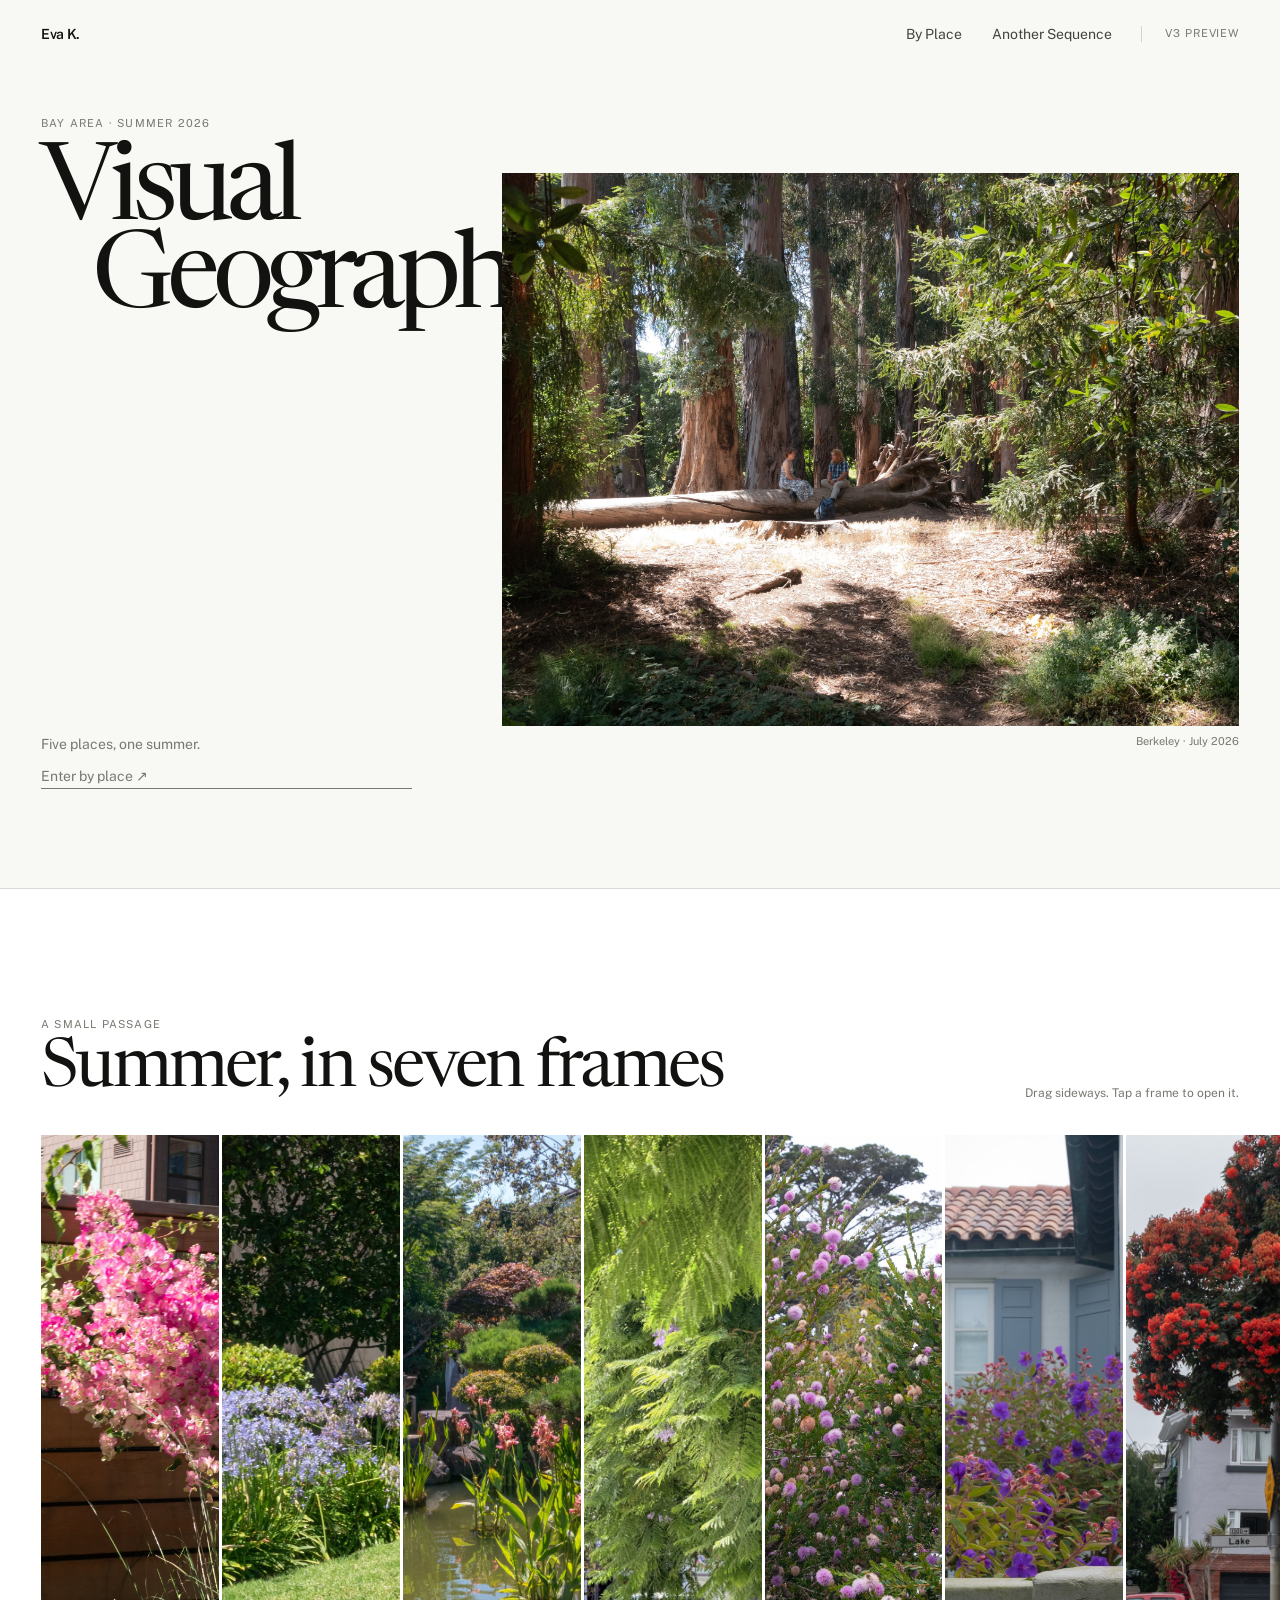
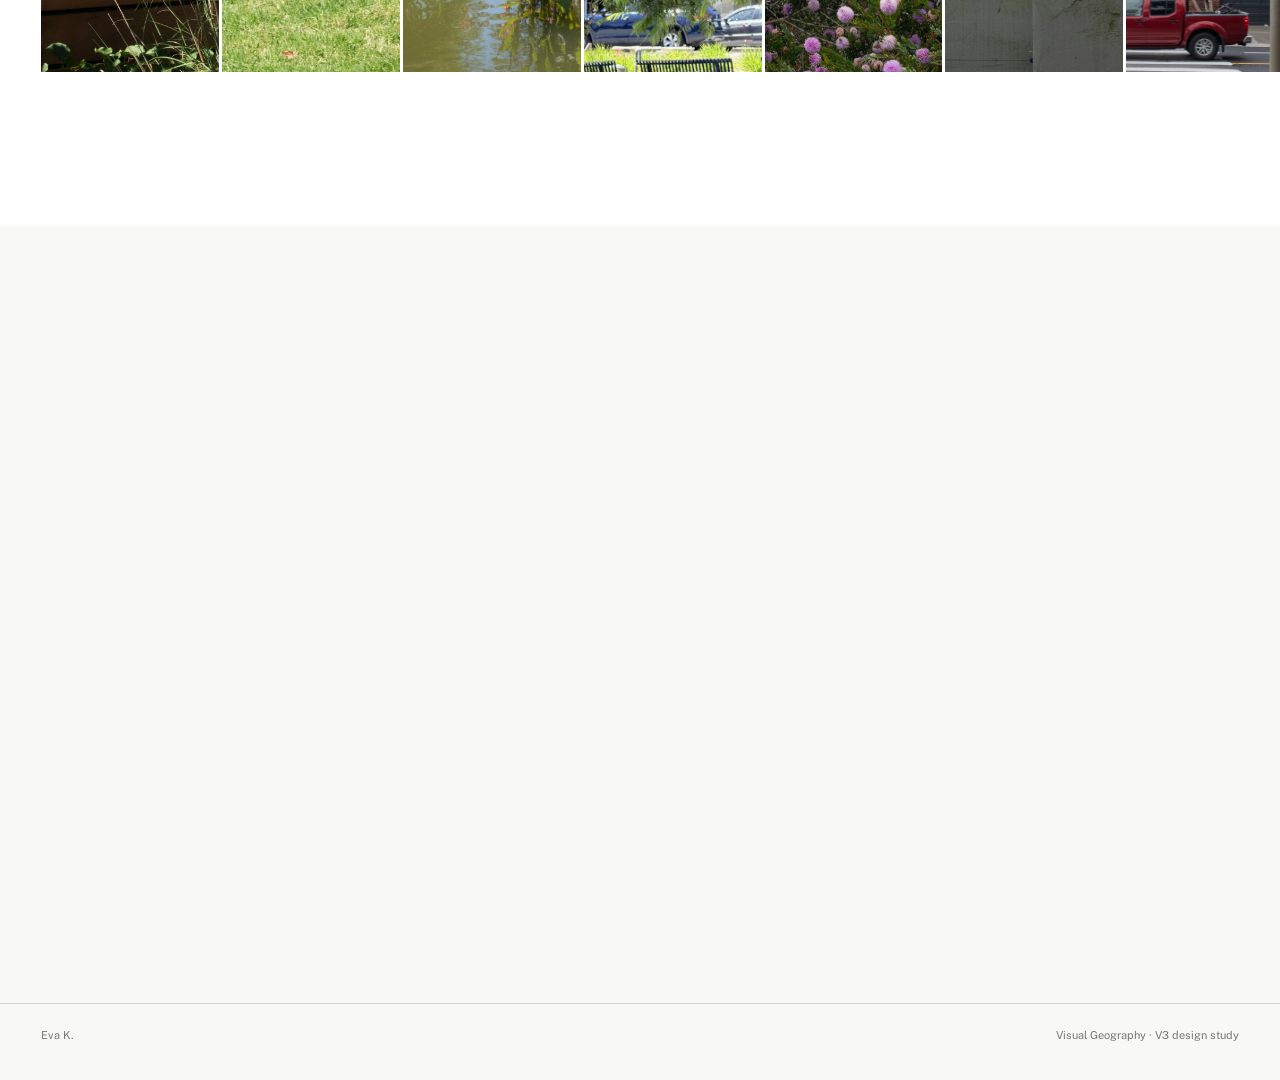
==== v3-preview/index.html @ 4e418698 "Add files via upload" ====
<!doctype html>
<html lang="en">
<head>
  <meta charset="utf-8">
  <meta name="viewport" content="width=device-width, initial-scale=1">
  <title>V3 Preview — Eva K.</title>
  <meta name="description" content="Visual Geography V3 design preview">
  <link rel="preconnect" href="https://fonts.googleapis.com">
  <link rel="preconnect" href="https://fonts.gstatic.com" crossorigin>
  <link href="https://fonts.googleapis.com/css2?family=Newsreader:opsz,wght@6..72,400;6..72,500&family=Public+Sans:wght@400;500;600&display=swap" rel="stylesheet">
  <link rel="stylesheet" href="preview.css?v=3.0">
</head>
<body class="preview-home">
  <header class="v3-header">
    <a class="v3-wordmark" href="../index.html">Eva K.</a>
    <nav aria-label="Preview navigation">
      <a href="geography.html">By Place</a>
      <a href="../final-sequence.html">Another Sequence</a>
      <span class="preview-tag">V3 preview</span>
    </nav>
  </header>

  <main>
    <section class="cover" aria-labelledby="cover-title">
      <div class="cover-copy reveal">
        <p class="eyebrow">Bay Area · Summer 2026</p>
        <h1 id="cover-title"><span>Visual</span><span>Geography</span></h1>
        <div class="cover-foot">
          <p>Five places, one summer.</p>
          <a class="text-link" href="geography.html">Enter by place <span aria-hidden="true">↗</span></a>
        </div>
      </div>
      <figure class="cover-image reveal delay-1">
        <img src="../images/berkeley/09.jpg" alt="Two people sitting and talking among sunlit trees in Berkeley">
        <figcaption>Berkeley · July 2026</figcaption>
      </figure>
    </section>

    <section class="summer-passage" aria-labelledby="summer-title">
      <div class="passage-head reveal">
        <div>
          <p class="eyebrow">A small passage</p>
          <h2 id="summer-title">Summer, in seven frames</h2>
        </div>
        <p class="passage-instruction">Drag sideways. Tap a frame to open it.</p>
      </div>

      <div class="flower-ribbon reveal delay-1" data-ribbon>
        <div class="flower-track" role="list" aria-label="Seven summer photographs">
          <button class="flower-frame" type="button" role="listitem" aria-label="Open summer frame 1" data-frame>
            <img src="../images/flowers/01.jpg" alt="Pink summer flowers">
          </button>
          <button class="flower-frame" type="button" role="listitem" aria-label="Open summer frame 2" data-frame>
            <img src="../images/flowers/02.jpg" alt="Purple summer flowers beside a lawn">
          </button>
          <button class="flower-frame portrait" type="button" role="listitem" aria-label="Open summer frame 3" data-frame>
            <img src="../images/flowers/03.jpg" alt="A garden pond in summer">
          </button>
          <button class="flower-frame portrait" type="button" role="listitem" aria-label="Open summer frame 4" data-frame>
            <img src="../images/flowers/04.jpg" alt="Green hanging branches in summer light">
          </button>
          <button class="flower-frame" type="button" role="listitem" aria-label="Open summer frame 5" data-frame>
            <img src="../images/flowers/05.jpg" alt="A flowering tree in pink and purple">
          </button>
          <button class="flower-frame" type="button" role="listitem" aria-label="Open summer frame 6" data-frame>
            <img src="../images/flowers/06.jpg" alt="Purple flowers near a house">
          </button>
          <button class="flower-frame portrait" type="button" role="listitem" aria-label="Open summer frame 7" data-frame>
            <img src="../images/flowers/07.jpg" alt="A red flowering tree along a street">
          </button>
        </div>
      </div>
    </section>

    <section class="two-readings reveal" aria-labelledby="readings-title">
      <div class="reading-intro">
        <p class="eyebrow">Two ways through the same summer</p>
        <h2 id="readings-title">Place, then sequence.</h2>
      </div>
      <div class="reading-grid">
        <a class="reading reading-light" href="geography.html">
          <span class="reading-no">01</span>
          <span class="reading-title">By Place</span>
          <span class="reading-copy">Berkeley → Oakland → Hayward → Niles → SF Richmond</span>
          <span class="reading-arrow">Explore ↗</span>
        </a>
        <a class="reading reading-dark" href="../final-sequence.html">
          <span class="reading-no">02</span>
          <span class="reading-title">Another Sequence of Summer</span>
          <span class="reading-copy">The same photographs, released from geography.</span>
          <span class="reading-arrow">Enter screening ↗</span>
        </a>
      </div>
    </section>
  </main>

  <footer class="v3-footer">
    <span>Eva K.</span>
    <span>Visual Geography · V3 design study</span>
  </footer>

  <script src="preview.js?v=3.0"></script>
</body>
</html>
---- v3-preview/preview.css ----
:root {
  --ink: #121310;
  --muted: #777971;
  --paper: #f8f8f4;
  --white: #ffffff;
  --line: rgba(18,19,16,.16);
  --accent: #70806c;
  --dark: #11120f;
  --pad: clamp(20px, 3.2vw, 54px);
  --max: 1600px;
  --sans: "Public Sans", system-ui, sans-serif;
  --serif: "Newsreader", Georgia, serif;
}

* { box-sizing: border-box; }
html { scroll-behavior: smooth; }
body {
  margin: 0;
  color: var(--ink);
  background: var(--paper);
  font-family: var(--sans);
  font-size: 14px;
  line-height: 1.45;
}
a { color: inherit; text-decoration: none; }
img { display: block; width: 100%; height: 100%; object-fit: cover; }
button { font: inherit; color: inherit; }

.v3-header {
  position: relative;
  z-index: 20;
  max-width: var(--max);
  margin: 0 auto;
  padding: 24px var(--pad) 0;
  display: flex;
  align-items: center;
  justify-content: space-between;
  gap: 24px;
}
.v3-wordmark { font-weight: 600; letter-spacing: -.025em; }
.v3-header nav { display: flex; align-items: center; gap: clamp(14px, 2.3vw, 32px); color: #42443e; }
.v3-header nav a { position: relative; }
.v3-header nav a::after { content: ""; position: absolute; left: 0; right: 100%; bottom: -3px; height: 1px; background: currentColor; transition: right .2s ease; }
.v3-header nav a:hover::after, .v3-header nav a[aria-current="page"]::after { right: 0; }
.preview-tag { padding-left: clamp(12px, 1.8vw, 24px); border-left: 1px solid var(--line); color: var(--muted); font-size: 11px; text-transform: uppercase; letter-spacing: .08em; }

.eyebrow {
  margin: 0;
  color: var(--muted);
  font-size: 11px;
  text-transform: uppercase;
  letter-spacing: .11em;
}
.text-link { display: inline-block; border-bottom: 1px solid currentColor; padding-bottom: 2px; }

/* Home cover */
.cover {
  max-width: var(--max);
  min-height: calc(100svh - 56px);
  margin: 0 auto;
  padding: clamp(52px, 8vh, 108px) var(--pad) clamp(70px, 9vh, 118px);
  display: grid;
  grid-template-columns: minmax(240px, .73fr) minmax(0, 1.45fr);
  align-items: end;
  gap: clamp(42px, 7vw, 120px);
}
.cover-copy { align-self: stretch; display: flex; flex-direction: column; justify-content: flex-end; padding-bottom: clamp(8px, 2vh, 26px); }
.cover-copy h1 {
  margin: 18px 0 0;
  font-family: var(--serif);
  font-size: clamp(66px, 8.4vw, 142px);
  font-weight: 400;
  line-height: .82;
  letter-spacing: -.065em;
}
.cover-copy h1 span { display: block; }
.cover-copy h1 span:last-child { margin-left: clamp(22px, 4vw, 70px); }
.cover-foot { margin-top: auto; padding-top: 44px; display: grid; gap: 12px; color: var(--muted); }
.cover-foot p { margin: 0; }
.cover-image { margin: 0; align-self: center; }
.cover-image img { aspect-ratio: 4/3; object-fit: cover; }
.cover-image figcaption { margin-top: 8px; display: flex; justify-content: flex-end; color: var(--muted); font-size: 11px; }

/* Summer ribbon */
.summer-passage {
  padding: clamp(80px, 10vw, 160px) 0 clamp(92px, 12vw, 180px);
  border-top: 1px solid var(--line);
  background: var(--white);
  overflow: hidden;
}
.passage-head {
  max-width: var(--max);
  margin: 0 auto;
  padding: 0 var(--pad) 32px;
  display: flex;
  justify-content: space-between;
  align-items: end;
  gap: 28px;
}
.passage-head h2, .reading-intro h2 {
  margin: 5px 0 0;
  font-family: var(--serif);
  font-size: clamp(38px, 5.3vw, 82px);
  font-weight: 400;
  line-height: .95;
  letter-spacing: -.04em;
}
.passage-instruction { max-width: 260px; margin: 0; color: var(--muted); font-size: 12px; }
.flower-ribbon {
  overflow-x: auto;
  overflow-y: hidden;
  overscroll-behavior-x: contain;
  scrollbar-width: none;
  cursor: grab;
  padding: 0 var(--pad);
}
.flower-ribbon::-webkit-scrollbar { display: none; }
.flower-ribbon.is-dragging { cursor: grabbing; user-select: none; }
.flower-track {
  height: clamp(260px, 42vw, 610px);
  min-width: max-content;
  display: flex;
  align-items: stretch;
  gap: 3px;
}
.flower-frame {
  width: clamp(150px, 13.9vw, 235px);
  height: 100%;
  flex: 0 0 auto;
  padding: 0;
  border: 0;
  background: #e9e9e4;
  overflow: hidden;
  cursor: zoom-in;
  transition: width .48s cubic-bezier(.2,.78,.24,1), background .35s ease;
}
.flower-frame img { object-fit: cover; transition: transform .45s ease, filter .3s ease; }
.flower-frame:hover img { transform: scale(1.015); }
.flower-frame.is-open {
  width: min(74vw, 980px);
  background: #f3f3ee;
  cursor: zoom-out;
}
.flower-frame.is-open img { object-fit: contain; transform: none; }
.flower-track:has(.flower-frame.is-open) .flower-frame:not(.is-open) img { filter: saturate(.72) brightness(.93); }

/* Home readings */
.two-readings { max-width: var(--max); margin: 0 auto; padding: clamp(90px, 11vw, 170px) var(--pad); }
.reading-intro { display: grid; grid-template-columns: .8fr 1.2fr; gap: 40px; align-items: end; margin-bottom: 36px; }
.reading-intro .eyebrow { align-self: end; padding-bottom: 8px; }
.reading-grid { display: grid; grid-template-columns: 1fr 1fr; min-height: 390px; border: 1px solid var(--line); }
.reading { display: grid; grid-template-rows: auto 1fr auto auto; padding: clamp(24px, 3.2vw, 52px); transition: transform .25s ease; }
.reading + .reading { border-left: 1px solid var(--line); }
.reading-light { background: var(--white); }
.reading-dark { background: var(--dark); color: #f2f2ed; }
.reading-no { font-size: 12px; color: var(--muted); }
.reading-dark .reading-no, .reading-dark .reading-copy { color: rgba(255,255,255,.48); }
.reading-title { align-self: center; font-family: var(--serif); font-size: clamp(42px, 5vw, 78px); line-height: .95; letter-spacing: -.045em; }
.reading-copy { max-width: 360px; color: var(--muted); }
.reading-arrow { justify-self: end; margin-top: 32px; border-bottom: 1px solid currentColor; }
.reading:hover { transform: translateY(-4px); }

/* Geography intro */
.geo-intro { max-width: var(--max); margin: 0 auto; padding: clamp(82px, 10vw, 150px) var(--pad) clamp(62px, 7vw, 105px); }
.geo-title-row { margin-top: 14px; display: grid; grid-template-columns: 1.35fr .65fr; gap: 50px; align-items: end; }
.geo-title-row h1 { margin: 0; font-family: var(--serif); font-weight: 400; font-size: clamp(76px, 11vw, 180px); line-height: .76; letter-spacing: -.065em; }
.geo-title-row p { max-width: 430px; margin: 0 0 6px; color: var(--muted); }

/* Chapters */
.chapters { max-width: var(--max); margin: 0 auto; padding: 0 var(--pad); }
.chapter {
  position: relative;
  min-height: min(980px, 105svh);
  padding: clamp(66px, 8vw, 125px) 0;
  border-top: 2px solid var(--ink);
  display: grid;
  grid-template-columns: .42fr 1.58fr;
  column-gap: clamp(34px, 7vw, 120px);
  align-items: start;
}
.chapter-heading { position: sticky; top: 26px; align-self: start; display: grid; gap: 18px; }
.chapter-number { color: var(--accent); font-family: var(--serif); font-size: clamp(34px, 4vw, 58px); line-height: 1; }
.chapter-heading h2 { margin: 0; font-family: var(--serif); font-weight: 400; font-size: clamp(62px, 8.5vw, 132px); line-height: .8; letter-spacing: -.055em; }
.chapter-heading p { margin: 13px 0 0; color: var(--muted); font-size: 12px; }
.chapter-collage { position: relative; min-height: clamp(520px, 65vw, 900px); }
.shot { position: absolute; margin: 0; background: #ecece7; overflow: hidden; }
.shot img { transition: transform .6s cubic-bezier(.2,.78,.24,1); }
.shot:hover img { transform: scale(1.018); }
.chapter-enter { position: absolute; left: 0; bottom: clamp(36px, 5vw, 70px); font-size: 12px; border-bottom: 1px solid currentColor; padding-bottom: 2px; }
.chapter-enter span { display: inline-block; transition: transform .2s ease; }
.chapter-enter:hover span { transform: translate(3px,-3px); }

/* Berkeley */
.collage-a .shot-main { left: 12%; top: 2%; width: 69%; aspect-ratio: 4/3; }
.collage-a .shot-small { left: 0; top: 64%; width: 29%; aspect-ratio: 4/3; }
.collage-a .shot-tall { right: 0; top: 50%; width: 29%; aspect-ratio: 3/4; }
/* Oakland */
.collage-b .shot-wide { left: 0; top: 12%; width: 78%; aspect-ratio: 4/3; }
.collage-b .shot-left { left: 9%; top: 66%; width: 31%; aspect-ratio: 4/3; }
.collage-b .shot-right { right: 0; top: 52%; width: 34%; aspect-ratio: 3/4; }
/* Hayward */
.collage-c .shot-portrait { left: 4%; top: 0; width: 31%; aspect-ratio: 3/4; }
.collage-c .shot-center { right: 2%; top: 18%; width: 62%; aspect-ratio: 4/3; }
.collage-c .shot-low { left: 21%; top: 69%; width: 38%; aspect-ratio: 4/3; }
/* Niles */
.collage-d .shot-house { left: 0; top: 2%; width: 76%; aspect-ratio: 4/3; }
.collage-d .shot-sunflower { right: 0; top: 48%; width: 43%; aspect-ratio: 4/3; }
.collage-d .shot-niles-small { left: 8%; top: 70%; width: 29%; aspect-ratio: 3/4; }
/* Richmond */
.collage-e .shot-richmond-main { right: 0; top: 4%; width: 68%; aspect-ratio: 4/3; }
.collage-e .shot-richmond-top { left: 0; top: 18%; width: 30%; aspect-ratio: 3/4; }
.collage-e .shot-richmond-bottom { left: 22%; top: 68%; width: 39%; aspect-ratio: 4/3; }

.geo-outro { max-width: var(--max); margin: 0 auto; padding: clamp(90px, 12vw, 180px) var(--pad); display: flex; align-items: baseline; justify-content: space-between; gap: 30px; border-top: 1px solid var(--line); }
.geo-outro p { margin: 0; color: var(--muted); }
.geo-outro a { font-family: var(--serif); font-size: clamp(34px, 5vw, 76px); line-height: .95; letter-spacing: -.04em; }
.geo-outro a span { display: inline-block; transition: transform .2s ease; }
.geo-outro a:hover span { transform: translateX(8px); }

.v3-footer { max-width: var(--max); margin: 0 auto; padding: 24px var(--pad) 36px; border-top: 1px solid var(--line); display: flex; justify-content: space-between; gap: 24px; color: var(--muted); font-size: 11px; }

/* Motion */
.reveal { opacity: 0; transform: translateY(16px); transition: opacity .7s ease, transform .7s cubic-bezier(.2,.78,.24,1); }
.reveal.is-visible { opacity: 1; transform: none; }
.delay-1 { transition-delay: .08s; }
@media (prefers-reduced-motion: reduce) {
  html { scroll-behavior: auto; }
  .reveal { opacity: 1; transform: none; transition: none; }
  .flower-frame, .flower-frame img, .shot img, .reading { transition: none; }
}

@media (max-width: 900px) {
  .v3-header { padding-top: 18px; }
  .v3-header nav { gap: 16px; }
  .preview-tag { display: none; }
  .cover { min-height: auto; grid-template-columns: 1fr; gap: 34px; padding-top: 70px; }
  .cover-copy { order: 2; }
  .cover-image { order: 1; width: 88%; margin-left: auto; }
  .cover-copy h1 { font-size: clamp(66px, 17vw, 116px); }
  .cover-copy h1 span:last-child { margin-left: 0; }
  .cover-foot { margin-top: 38px; grid-template-columns: 1fr auto; align-items: end; }
  .passage-head { align-items: start; flex-direction: column; }
  .flower-track { height: min(70svh, 520px); }
  .flower-frame { width: 28vw; min-width: 125px; }
  .flower-frame.is-open { width: min(86vw, 720px); }
  .reading-intro { grid-template-columns: 1fr; gap: 12px; }
  .reading-grid { grid-template-columns: 1fr; }
  .reading + .reading { border-left: 0; border-top: 1px solid var(--line); }
  .reading { min-height: 330px; }
  .geo-title-row { grid-template-columns: 1fr; gap: 26px; }
  .geo-title-row h1 { font-size: clamp(82px, 21vw, 150px); }
  .chapter { min-height: auto; grid-template-columns: 1fr; padding-bottom: 110px; }
  .chapter-heading { position: relative; top: auto; margin-bottom: 34px; grid-template-columns: auto 1fr; align-items: start; gap: 20px; }
  .chapter-heading h2 { font-size: clamp(60px, 17vw, 104px); }
  .chapter-collage { min-height: min(124vw, 820px); }
  .chapter-enter { left: auto; right: 0; bottom: 45px; }
  .geo-outro { align-items: flex-start; flex-direction: column; }
}

@media (max-width: 560px) {
  body { font-size: 13px; }
  .v3-header nav a:first-child { display: none; }
  .cover { padding-top: 52px; }
  .cover-image { width: 100%; }
  .cover-copy h1 { font-size: clamp(62px, 20vw, 94px); }
  .cover-foot { grid-template-columns: 1fr; }
  .passage-head h2, .reading-intro h2 { font-size: clamp(38px, 12vw, 62px); }
  .flower-ribbon { padding-right: 0; }
  .flower-track { height: 62svh; }
  .flower-frame { width: 42vw; }
  .flower-frame.is-open { width: 88vw; }
  .reading-title { font-size: clamp(42px, 13vw, 64px); }
  .geo-intro { padding-top: 72px; }
  .geo-title-row h1 { font-size: 23vw; }
  .chapter { border-top-width: 1px; }
  .chapter-heading { grid-template-columns: 42px 1fr; }
  .chapter-number { font-size: 30px; }
  .chapter-heading h2 { font-size: 17vw; }
  .chapter-collage { min-height: 150vw; }
  .collage-a .shot-main, .collage-b .shot-wide, .collage-d .shot-house, .collage-e .shot-richmond-main { width: 86%; }
  .collage-a .shot-small, .collage-a .shot-tall, .collage-b .shot-left, .collage-b .shot-right, .collage-c .shot-portrait, .collage-c .shot-low, .collage-d .shot-sunflower, .collage-d .shot-niles-small, .collage-e .shot-richmond-top, .collage-e .shot-richmond-bottom { width: 42%; }
  .collage-c .shot-center { width: 76%; }
  .v3-footer { flex-direction: column; }
}
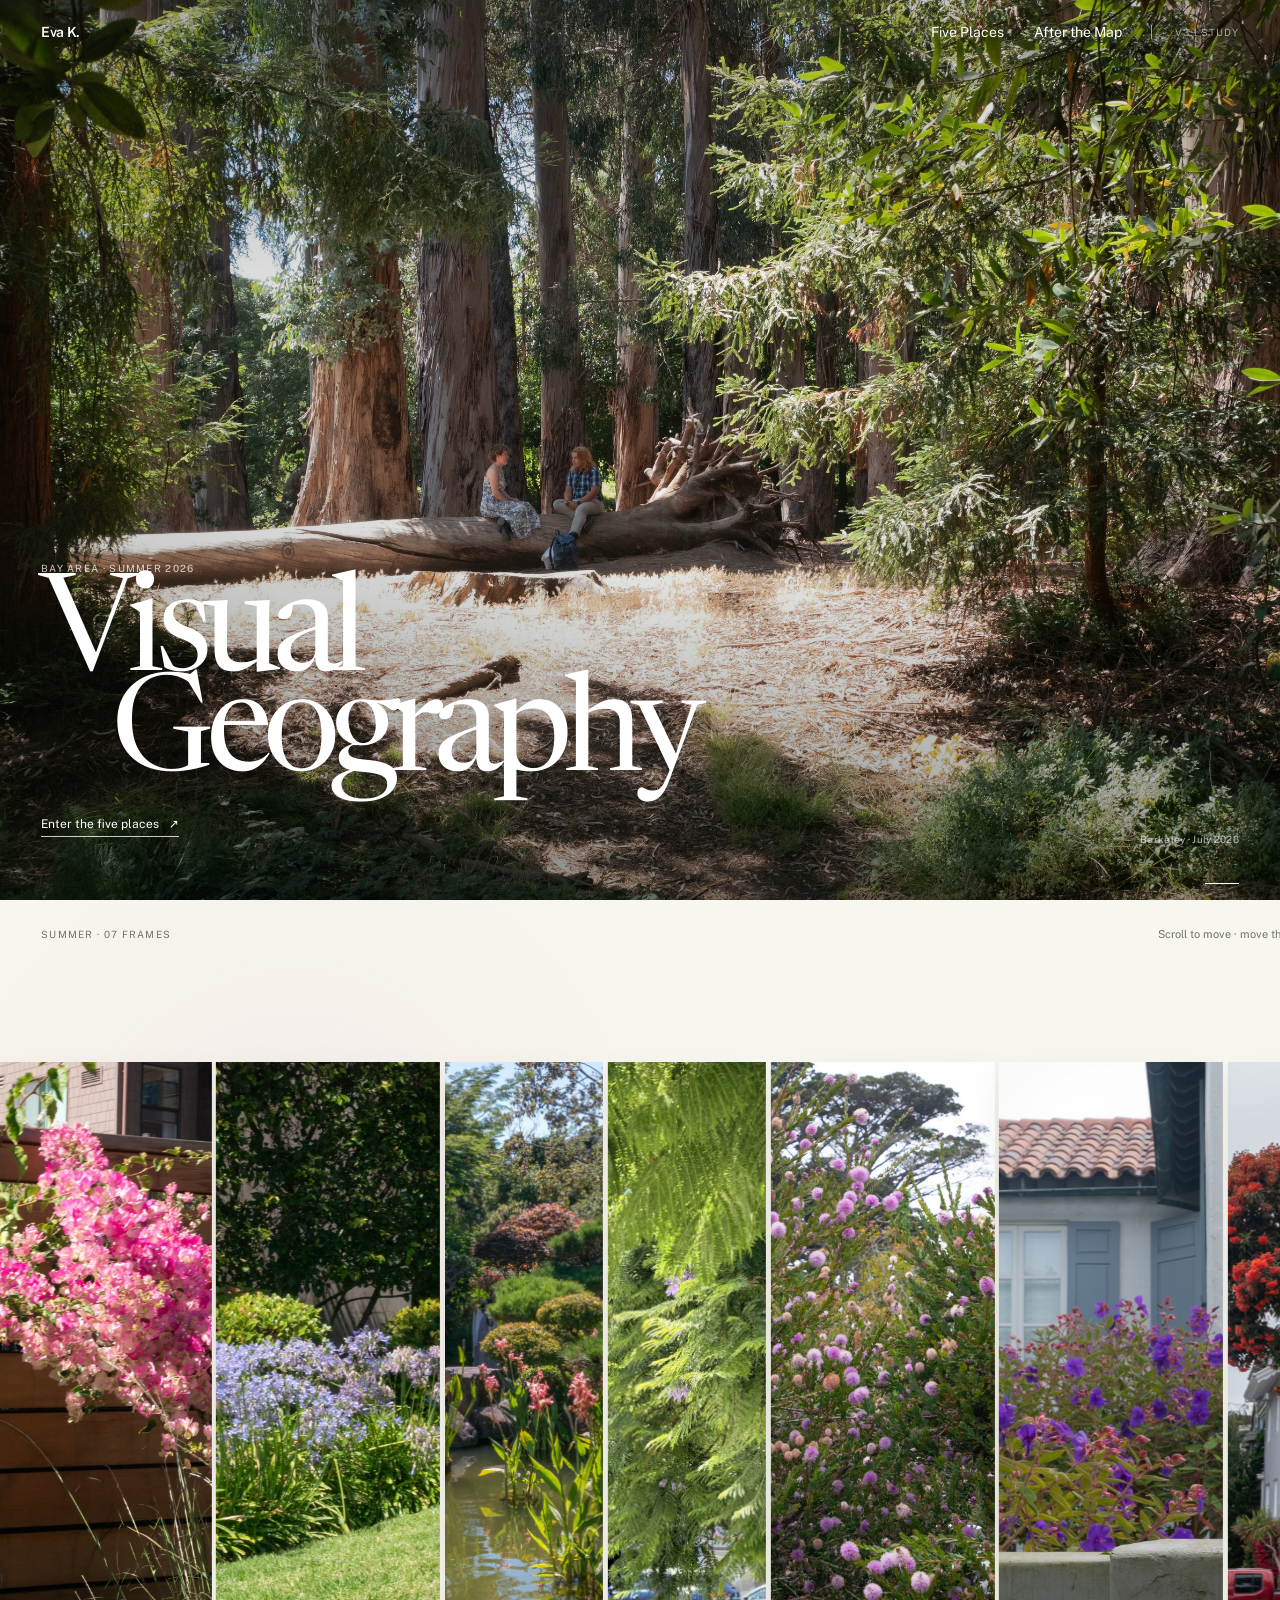
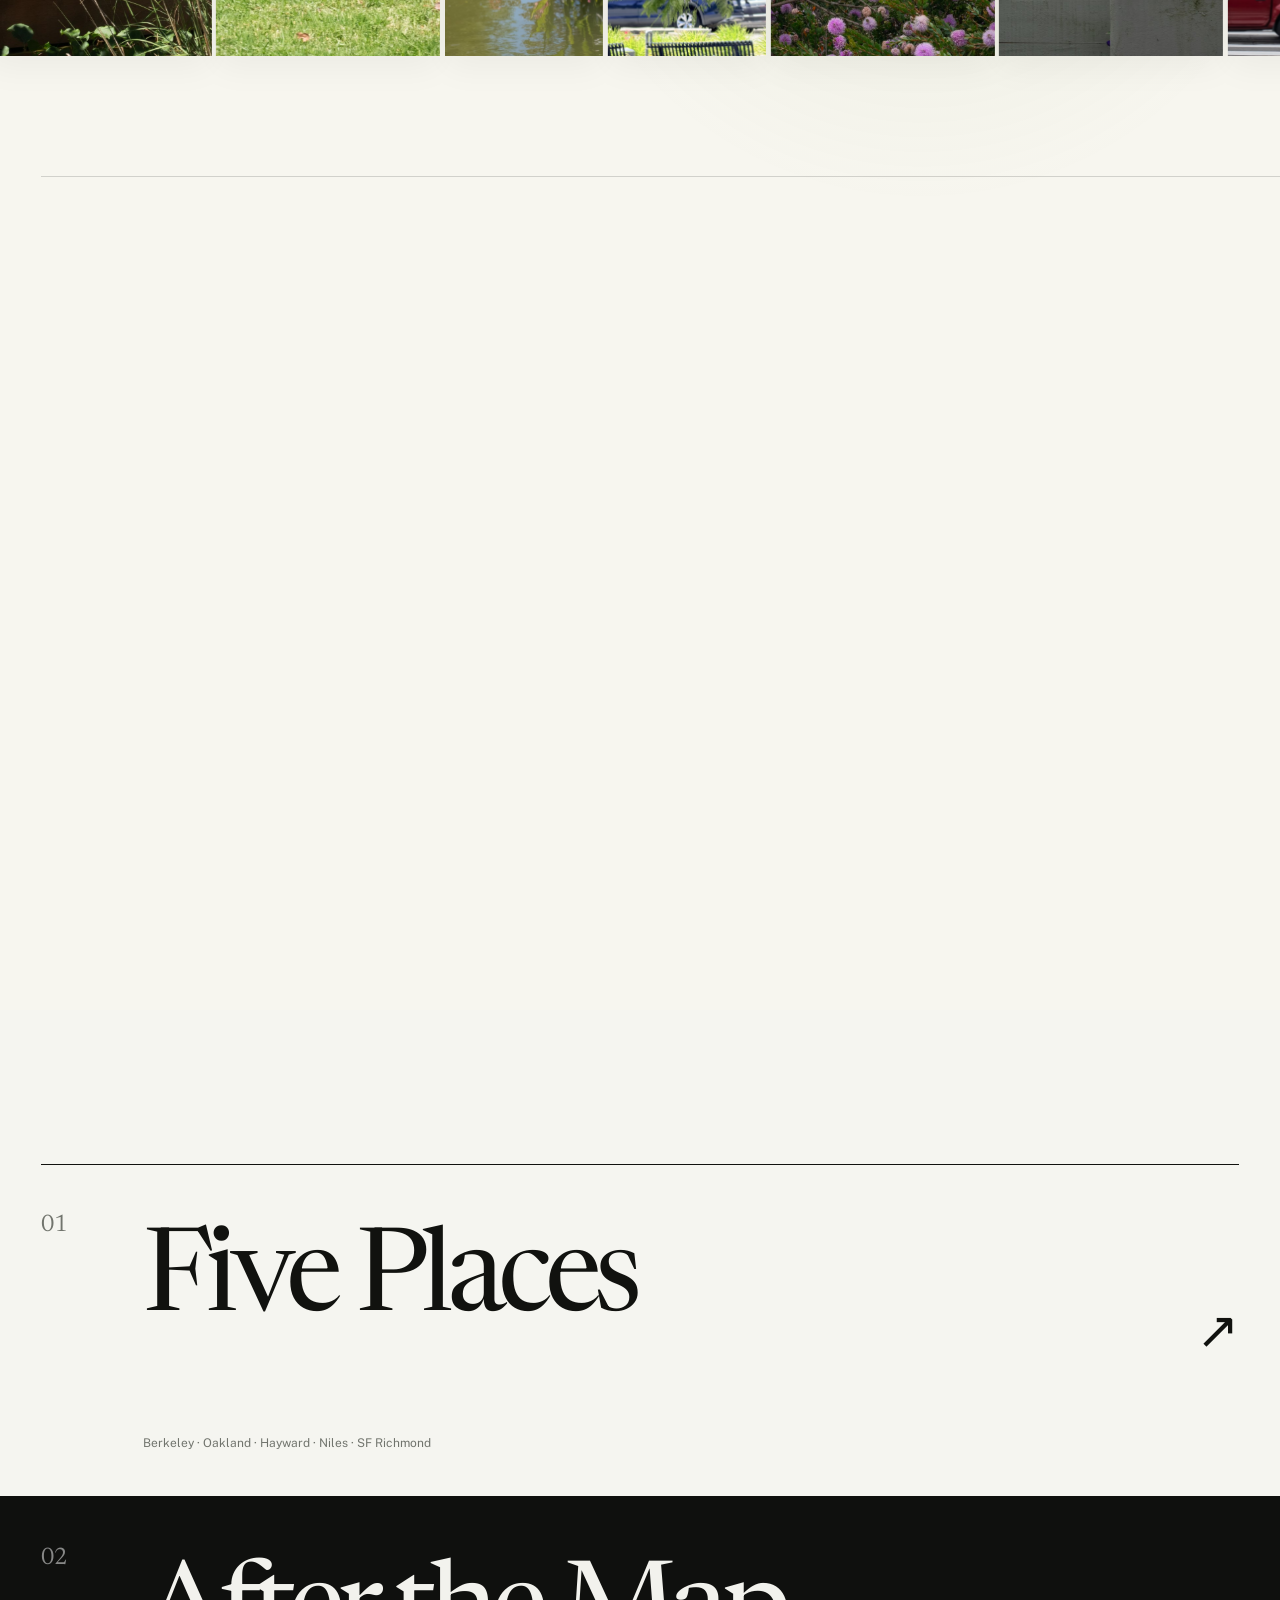
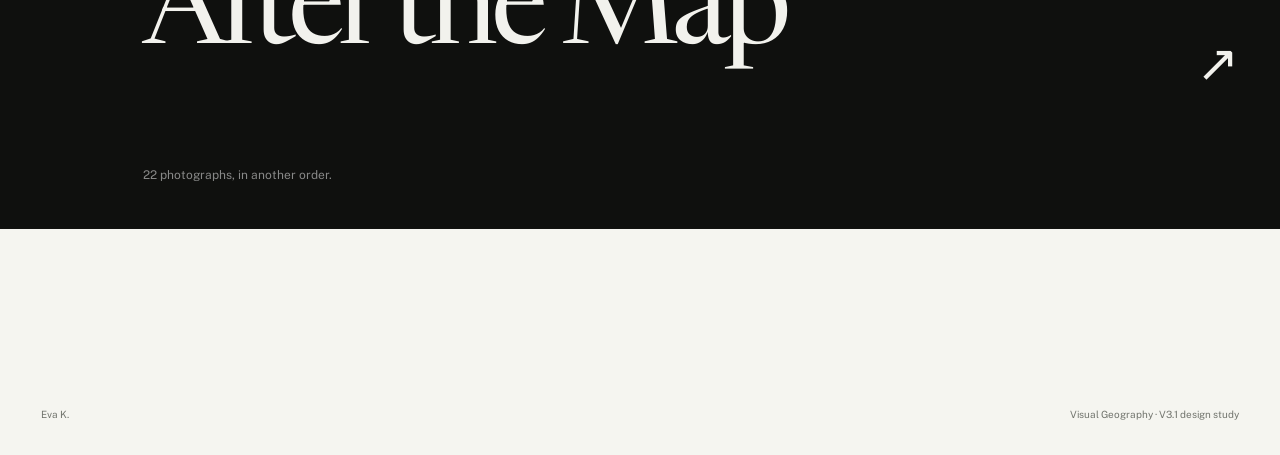
==== commit ea3a1387: "Add files via upload" ====
--- a/v3-preview/index.html
+++ b/v3-preview/index.html
@@ -3,102 +3,80 @@
 <head>
   <meta charset="utf-8">
   <meta name="viewport" content="width=device-width, initial-scale=1">
-  <title>V3 Preview — Eva K.</title>
-  <meta name="description" content="Visual Geography V3 design preview">
+  <title>Visual Geography — V3.1 Preview</title>
+  <meta name="description" content="Visual Geography V3.1 design preview">
   <link rel="preconnect" href="https://fonts.googleapis.com">
   <link rel="preconnect" href="https://fonts.gstatic.com" crossorigin>
   <link href="https://fonts.googleapis.com/css2?family=Newsreader:opsz,wght@6..72,400;6..72,500&family=Public+Sans:wght@400;500;600&display=swap" rel="stylesheet">
-  <link rel="stylesheet" href="preview.css?v=3.0">
+  <link rel="stylesheet" href="preview.css?v=3.1">
 </head>
 <body class="preview-home">
-  <header class="v3-header">
+  <header class="v3-header cover-header">
     <a class="v3-wordmark" href="../index.html">Eva K.</a>
     <nav aria-label="Preview navigation">
-      <a href="geography.html">By Place</a>
-      <a href="../final-sequence.html">Another Sequence</a>
-      <span class="preview-tag">V3 preview</span>
+      <a href="geography.html">Five Places</a>
+      <a href="../final-sequence.html">After the Map</a>
+      <span class="preview-tag">V3.1 study</span>
     </nav>
   </header>
 
   <main>
-    <section class="cover" aria-labelledby="cover-title">
-      <div class="cover-copy reveal">
-        <p class="eyebrow">Bay Area · Summer 2026</p>
+    <section class="hero-cover" aria-labelledby="cover-title">
+      <img class="hero-cover__image" src="../images/berkeley/09.jpg" alt="Two people sitting and talking among sunlit trees in Berkeley" fetchpriority="high">
+      <div class="hero-cover__shade" aria-hidden="true"></div>
+      <div class="hero-cover__copy reveal">
+        <p class="eyebrow light">Bay Area · Summer 2026</p>
         <h1 id="cover-title"><span>Visual</span><span>Geography</span></h1>
-        <div class="cover-foot">
-          <p>Five places, one summer.</p>
-          <a class="text-link" href="geography.html">Enter by place <span aria-hidden="true">↗</span></a>
-        </div>
+        <a class="cover-enter" href="geography.html">Enter the five places <span aria-hidden="true">↗</span></a>
       </div>
-      <figure class="cover-image reveal delay-1">
-        <img src="../images/berkeley/09.jpg" alt="Two people sitting and talking among sunlit trees in Berkeley">
-        <figcaption>Berkeley · July 2026</figcaption>
-      </figure>
+      <p class="hero-cover__caption">Berkeley · July 2026</p>
+      <div class="scroll-cue" aria-hidden="true"><span></span></div>
     </section>
 
-    <section class="summer-passage" aria-labelledby="summer-title">
-      <div class="passage-head reveal">
-        <div>
-          <p class="eyebrow">A small passage</p>
-          <h2 id="summer-title">Summer, in seven frames</h2>
+    <section class="summer-passage" data-summer aria-label="Seven photographs from summer 2026">
+      <div class="summer-stage">
+        <div class="summer-meta reveal">
+          <p class="eyebrow">Summer · 07 frames</p>
+          <p class="summer-hint">Scroll to move · move the pointer to open a frame</p>
         </div>
-        <p class="passage-instruction">Drag sideways. Tap a frame to open it.</p>
-      </div>
 
-      <div class="flower-ribbon reveal delay-1" data-ribbon>
-        <div class="flower-track" role="list" aria-label="Seven summer photographs">
-          <button class="flower-frame" type="button" role="listitem" aria-label="Open summer frame 1" data-frame>
-            <img src="../images/flowers/01.jpg" alt="Pink summer flowers">
-          </button>
-          <button class="flower-frame" type="button" role="listitem" aria-label="Open summer frame 2" data-frame>
-            <img src="../images/flowers/02.jpg" alt="Purple summer flowers beside a lawn">
-          </button>
-          <button class="flower-frame portrait" type="button" role="listitem" aria-label="Open summer frame 3" data-frame>
-            <img src="../images/flowers/03.jpg" alt="A garden pond in summer">
-          </button>
-          <button class="flower-frame portrait" type="button" role="listitem" aria-label="Open summer frame 4" data-frame>
-            <img src="../images/flowers/04.jpg" alt="Green hanging branches in summer light">
-          </button>
-          <button class="flower-frame" type="button" role="listitem" aria-label="Open summer frame 5" data-frame>
-            <img src="../images/flowers/05.jpg" alt="A flowering tree in pink and purple">
-          </button>
-          <button class="flower-frame" type="button" role="listitem" aria-label="Open summer frame 6" data-frame>
-            <img src="../images/flowers/06.jpg" alt="Purple flowers near a house">
-          </button>
-          <button class="flower-frame portrait" type="button" role="listitem" aria-label="Open summer frame 7" data-frame>
-            <img src="../images/flowers/07.jpg" alt="A red flowering tree along a street">
-          </button>
+        <div class="flower-ribbon" data-ribbon>
+          <div class="flower-track" data-flower-track>
+            <figure class="flower-frame landscape" data-frame><img src="../images/flowers/01.jpg" alt="Pink summer flowers"></figure>
+            <figure class="flower-frame landscape" data-frame><img src="../images/flowers/02.jpg" alt="Purple summer flowers beside a lawn"></figure>
+            <figure class="flower-frame portrait" data-frame><img src="../images/flowers/03.jpg" alt="A garden pond in summer"></figure>
+            <figure class="flower-frame portrait" data-frame><img src="../images/flowers/04.jpg" alt="Green hanging branches in summer light"></figure>
+            <figure class="flower-frame landscape" data-frame><img src="../images/flowers/05.jpg" alt="A flowering tree in pink and purple"></figure>
+            <figure class="flower-frame landscape" data-frame><img src="../images/flowers/06.jpg" alt="Purple flowers near a house"></figure>
+            <figure class="flower-frame portrait" data-frame><img src="../images/flowers/07.jpg" alt="A red flowering tree along a street"></figure>
+          </div>
         </div>
+
+        <div class="summer-progress" aria-hidden="true"><span data-summer-progress></span></div>
       </div>
     </section>
 
-    <section class="two-readings reveal" aria-labelledby="readings-title">
-      <div class="reading-intro">
-        <p class="eyebrow">Two ways through the same summer</p>
-        <h2 id="readings-title">Place, then sequence.</h2>
-      </div>
-      <div class="reading-grid">
-        <a class="reading reading-light" href="geography.html">
-          <span class="reading-no">01</span>
-          <span class="reading-title">By Place</span>
-          <span class="reading-copy">Berkeley → Oakland → Hayward → Niles → SF Richmond</span>
-          <span class="reading-arrow">Explore ↗</span>
-        </a>
-        <a class="reading reading-dark" href="../final-sequence.html">
-          <span class="reading-no">02</span>
-          <span class="reading-title">Another Sequence of Summer</span>
-          <span class="reading-copy">The same photographs, released from geography.</span>
-          <span class="reading-arrow">Enter screening ↗</span>
-        </a>
-      </div>
+    <section class="ways reveal" aria-label="Two ways through Visual Geography">
+      <a class="way" href="geography.html">
+        <span class="way-no">01</span>
+        <span class="way-main">Five Places</span>
+        <span class="way-note">Berkeley · Oakland · Hayward · Niles · SF Richmond</span>
+        <span class="way-arrow" aria-hidden="true">↗</span>
+      </a>
+      <a class="way way-dark" href="../final-sequence.html">
+        <span class="way-no">02</span>
+        <span class="way-main">After the Map</span>
+        <span class="way-note">22 photographs, in another order.</span>
+        <span class="way-arrow" aria-hidden="true">↗</span>
+      </a>
     </section>
   </main>
 
   <footer class="v3-footer">
     <span>Eva K.</span>
-    <span>Visual Geography · V3 design study</span>
+    <span>Visual Geography · V3.1 design study</span>
   </footer>
 
-  <script src="preview.js?v=3.0"></script>
+  <script src="preview.js?v=3.1"></script>
 </body>
 </html>
--- a/v3-preview/preview.css
+++ b/v3-preview/preview.css
@@ -1,14 +1,14 @@
 :root {
-  --ink: #121310;
-  --muted: #777971;
-  --paper: #f8f8f4;
-  --white: #ffffff;
-  --line: rgba(18,19,16,.16);
-  --accent: #70806c;
-  --dark: #11120f;
+  --ink: #11120f;
+  --muted: #71746d;
+  --paper: #f5f5f0;
+  --white: #fff;
+  --line: rgba(17,18,15,.16);
+  --accent: #778273;
+  --dark: #0f100e;
   --pad: clamp(20px, 3.2vw, 54px);
-  --max: 1600px;
-  --sans: "Public Sans", system-ui, sans-serif;
+  --max: 1640px;
+  --sans: "Public Sans", system-ui, -apple-system, BlinkMacSystemFont, "Segoe UI", sans-serif;
   --serif: "Newsreader", Georgia, serif;
 }
 
@@ -21,264 +21,585 @@
   font-family: var(--sans);
   font-size: 14px;
   line-height: 1.45;
+  overflow-x: hidden;
 }
 a { color: inherit; text-decoration: none; }
-img { display: block; width: 100%; height: 100%; object-fit: cover; }
-button { font: inherit; color: inherit; }
+img { display: block; max-width: 100%; }
+figure { margin: 0; }
 
 .v3-header {
   position: relative;
-  z-index: 20;
+  z-index: 40;
   max-width: var(--max);
   margin: 0 auto;
-  padding: 24px var(--pad) 0;
+  padding: 22px var(--pad) 0;
   display: flex;
   align-items: center;
   justify-content: space-between;
   gap: 24px;
 }
+.cover-header {
+  position: absolute;
+  inset: 0 0 auto;
+  max-width: none;
+  color: #fff;
+  text-shadow: 0 1px 20px rgba(0,0,0,.28);
+}
 .v3-wordmark { font-weight: 600; letter-spacing: -.025em; }
-.v3-header nav { display: flex; align-items: center; gap: clamp(14px, 2.3vw, 32px); color: #42443e; }
+.v3-header nav { display: flex; align-items: center; gap: clamp(14px, 2.3vw, 32px); }
 .v3-header nav a { position: relative; }
-.v3-header nav a::after { content: ""; position: absolute; left: 0; right: 100%; bottom: -3px; height: 1px; background: currentColor; transition: right .2s ease; }
-.v3-header nav a:hover::after, .v3-header nav a[aria-current="page"]::after { right: 0; }
-.preview-tag { padding-left: clamp(12px, 1.8vw, 24px); border-left: 1px solid var(--line); color: var(--muted); font-size: 11px; text-transform: uppercase; letter-spacing: .08em; }
+.v3-header nav a::after {
+  content: "";
+  position: absolute;
+  left: 0;
+  right: 100%;
+  bottom: -4px;
+  height: 1px;
+  background: currentColor;
+  transition: right .22s ease;
+}
+.v3-header nav a:hover::after,
+.v3-header nav a[aria-current="page"]::after { right: 0; }
+.preview-tag {
+  padding-left: clamp(12px, 1.8vw, 24px);
+  border-left: 1px solid currentColor;
+  opacity: .58;
+  font-size: 10px;
+  text-transform: uppercase;
+  letter-spacing: .1em;
+}
 
 .eyebrow {
   margin: 0;
   color: var(--muted);
-  font-size: 11px;
+  font-size: 10px;
   text-transform: uppercase;
-  letter-spacing: .11em;
-}
-.text-link { display: inline-block; border-bottom: 1px solid currentColor; padding-bottom: 2px; }
-
-/* Home cover */
-.cover {
-  max-width: var(--max);
-  min-height: calc(100svh - 56px);
-  margin: 0 auto;
-  padding: clamp(52px, 8vh, 108px) var(--pad) clamp(70px, 9vh, 118px);
+  letter-spacing: .13em;
+}
+.eyebrow.light { color: rgba(255,255,255,.78); }
+
+/* Full-bleed cover */
+.hero-cover {
+  position: relative;
+  height: 100svh;
+  min-height: 610px;
+  overflow: hidden;
+  background: #263127;
+  color: #fff;
+}
+.hero-cover__image {
+  position: absolute;
+  inset: 0;
+  width: 100%;
+  height: 100%;
+  object-fit: cover;
+  object-position: center 53%;
+  transform: scale(1.006);
+}
+.hero-cover__shade {
+  position: absolute;
+  inset: 0;
+  background:
+    linear-gradient(180deg, rgba(3,9,4,.20) 0%, rgba(3,9,4,.02) 34%, rgba(3,9,4,.07) 60%, rgba(3,9,4,.45) 100%),
+    linear-gradient(90deg, rgba(3,9,4,.18) 0%, transparent 50%);
+  pointer-events: none;
+}
+.hero-cover__copy {
+  position: absolute;
+  left: var(--pad);
+  bottom: clamp(42px, 7vh, 90px);
+  z-index: 2;
+  width: min(780px, 88vw);
+}
+.hero-cover__copy h1 {
+  margin: 12px 0 24px;
+  font-family: var(--serif);
+  font-size: clamp(76px, 10.6vw, 178px);
+  font-weight: 400;
+  line-height: .74;
+  letter-spacing: -.07em;
+  text-wrap: balance;
+}
+.hero-cover__copy h1 span { display: block; }
+.hero-cover__copy h1 span:last-child { margin-left: clamp(28px, 5.5vw, 94px); }
+.cover-enter {
+  display: inline-flex;
+  gap: 10px;
+  align-items: center;
+  font-size: 12px;
+  border-bottom: 1px solid rgba(255,255,255,.78);
+  padding-bottom: 3px;
+}
+.cover-enter span { transition: transform .22s ease; }
+.cover-enter:hover span { transform: translate(4px,-3px); }
+.hero-cover__caption {
+  position: absolute;
+  z-index: 2;
+  right: var(--pad);
+  bottom: clamp(38px, 6vh, 72px);
+  margin: 0;
+  color: rgba(255,255,255,.66);
+  font-size: 10px;
+  letter-spacing: .03em;
+}
+.scroll-cue {
+  position: absolute;
+  z-index: 2;
+  right: var(--pad);
+  bottom: 16px;
+  width: 34px;
+  height: 1px;
+  background: rgba(255,255,255,.34);
+  overflow: hidden;
+}
+.scroll-cue span {
+  display: block;
+  width: 100%;
+  height: 100%;
+  background: #fff;
+  transform-origin: left;
+  animation: cue 2.1s ease-in-out infinite;
+}
+@keyframes cue { 0%,100%{transform:scaleX(.18);opacity:.5} 50%{transform:scaleX(1);opacity:1} }
+
+/* Pinned, damped summer ribbon */
+.summer-passage {
+  position: relative;
+  height: 190svh;
+  background: #f7f6ef;
+}
+.summer-stage {
+  position: sticky;
+  top: 0;
+  height: 100svh;
+  min-height: 610px;
+  overflow: hidden;
   display: grid;
-  grid-template-columns: minmax(240px, .73fr) minmax(0, 1.45fr);
-  align-items: end;
-  gap: clamp(42px, 7vw, 120px);
-}
-.cover-copy { align-self: stretch; display: flex; flex-direction: column; justify-content: flex-end; padding-bottom: clamp(8px, 2vh, 26px); }
-.cover-copy h1 {
-  margin: 18px 0 0;
-  font-family: var(--serif);
-  font-size: clamp(66px, 8.4vw, 142px);
-  font-weight: 400;
-  line-height: .82;
-  letter-spacing: -.065em;
-}
-.cover-copy h1 span { display: block; }
-.cover-copy h1 span:last-child { margin-left: clamp(22px, 4vw, 70px); }
-.cover-foot { margin-top: auto; padding-top: 44px; display: grid; gap: 12px; color: var(--muted); }
-.cover-foot p { margin: 0; }
-.cover-image { margin: 0; align-self: center; }
-.cover-image img { aspect-ratio: 4/3; object-fit: cover; }
-.cover-image figcaption { margin-top: 8px; display: flex; justify-content: flex-end; color: var(--muted); font-size: 11px; }
-
-/* Summer ribbon */
-.summer-passage {
-  padding: clamp(80px, 10vw, 160px) 0 clamp(92px, 12vw, 180px);
-  border-top: 1px solid var(--line);
-  background: var(--white);
-  overflow: hidden;
-}
-.passage-head {
+  grid-template-rows: auto 1fr auto;
+  align-items: center;
+  padding: clamp(24px, 3vh, 38px) 0 clamp(20px, 2.6vh, 34px);
+}
+.summer-stage::before {
+  content: "";
+  position: absolute;
+  inset: 0;
+  background:
+    radial-gradient(circle at 23% 32%, rgba(221,158,183,.11), transparent 34%),
+    radial-gradient(circle at 72% 58%, rgba(132,154,91,.10), transparent 36%);
+  pointer-events: none;
+}
+.summer-meta {
+  position: relative;
+  z-index: 2;
+  width: 100%;
   max-width: var(--max);
   margin: 0 auto;
-  padding: 0 var(--pad) 32px;
+  padding: 0 var(--pad);
   display: flex;
   justify-content: space-between;
+  align-items: baseline;
+  gap: 26px;
+}
+.summer-hint {
+  margin: 0;
+  color: var(--muted);
+  font-size: 11px;
+}
+.flower-ribbon {
+  position: relative;
+  z-index: 2;
+  width: 100%;
+  height: min(77svh, 820px);
+  display: flex;
+  align-items: center;
+  overflow: visible;
+  touch-action: pan-y;
+}
+.flower-track {
+  display: flex;
+  align-items: center;
+  gap: clamp(3px, .35vw, 7px);
+  width: max-content;
+  will-change: transform;
+  transform: translate3d(0,0,0);
+  padding-inline: 2vw;
+}
+.flower-frame {
+  flex: 0 0 auto;
+  height: min(66svh, 690px);
+  overflow: hidden;
+  background: #e7e6df;
+  will-change: width;
+  box-shadow: 0 10px 34px rgba(21,22,18,.05);
+}
+.flower-frame.landscape { width: clamp(210px, 17.5vw, 320px); }
+.flower-frame.portrait { width: clamp(150px, 12.4vw, 230px); }
+.flower-frame img {
+  width: 100%;
+  height: 100%;
+  object-fit: cover;
+  transition: filter .22s ease;
+}
+.flower-frame.is-near img { filter: saturate(1.04) brightness(1.015); }
+.flower-frame.is-far img { filter: saturate(.86) brightness(.96); }
+.summer-progress {
+  position: relative;
+  z-index: 2;
+  width: calc(100% - (2 * var(--pad)));
+  max-width: calc(var(--max) - (2 * var(--pad)));
+  height: 1px;
+  margin: 0 auto;
+  background: rgba(17,18,15,.16);
+  overflow: hidden;
+}
+.summer-progress span {
+  display: block;
+  width: 100%;
+  height: 100%;
+  background: var(--ink);
+  transform: scaleX(0);
+  transform-origin: left center;
+  will-change: transform;
+}
+
+/* The fork: no cards, only two gestures */
+.ways {
+  max-width: var(--max);
+  margin: 0 auto;
+  padding: clamp(100px, 12vw, 190px) var(--pad);
+}
+.way {
+  position: relative;
+  min-height: clamp(210px, 26vw, 390px);
+  padding: clamp(24px, 3.4vw, 54px) 0;
+  border-top: 1px solid var(--ink);
+  display: grid;
+  grid-template-columns: 72px minmax(0, 1fr) auto;
+  grid-template-areas:
+    "no title arrow"
+    ". note arrow";
+  gap: 18px 30px;
   align-items: end;
-  gap: 28px;
-}
-.passage-head h2, .reading-intro h2 {
-  margin: 5px 0 0;
+}
+.way:last-child { border-bottom: 1px solid var(--ink); }
+.way-no { grid-area: no; align-self: start; color: var(--muted); font-family: var(--serif); font-size: 24px; }
+.way-main {
+  grid-area: title;
+  align-self: center;
   font-family: var(--serif);
-  font-size: clamp(38px, 5.3vw, 82px);
+  font-size: clamp(60px, 9vw, 144px);
   font-weight: 400;
-  line-height: .95;
-  letter-spacing: -.04em;
-}
-.passage-instruction { max-width: 260px; margin: 0; color: var(--muted); font-size: 12px; }
-.flower-ribbon {
-  overflow-x: auto;
-  overflow-y: hidden;
-  overscroll-behavior-x: contain;
-  scrollbar-width: none;
-  cursor: grab;
-  padding: 0 var(--pad);
-}
-.flower-ribbon::-webkit-scrollbar { display: none; }
-.flower-ribbon.is-dragging { cursor: grabbing; user-select: none; }
-.flower-track {
-  height: clamp(260px, 42vw, 610px);
-  min-width: max-content;
+  line-height: .8;
+  letter-spacing: -.06em;
+}
+.way-note { grid-area: note; color: var(--muted); font-size: 12px; }
+.way-arrow { grid-area: arrow; align-self: center; font-size: clamp(28px, 4vw, 58px); transition: transform .22s ease; }
+.way:hover .way-arrow { transform: translate(8px,-8px); }
+.way-dark {
+  margin-inline: calc(-1 * var(--pad));
+  padding-inline: var(--pad);
+  color: #f2f2ed;
+  background: var(--dark);
+  border-color: transparent;
+}
+.way-dark .way-no,
+.way-dark .way-note { color: rgba(255,255,255,.5); }
+
+/* Geography intro */
+.geo-intro {
+  max-width: var(--max);
+  margin: 0 auto;
+  padding: clamp(88px, 11vw, 168px) var(--pad) clamp(80px, 8vw, 126px);
+}
+.geo-title-row {
+  margin-top: 16px;
+  display: grid;
+  grid-template-columns: 1.45fr .55fr;
+  gap: 56px;
+  align-items: end;
+}
+.geo-title-row h1 {
+  margin: 0;
+  font-family: var(--serif);
+  font-weight: 400;
+  font-size: clamp(94px, 14vw, 220px);
+  line-height: .68;
+  letter-spacing: -.075em;
+}
+.geo-title-row p { max-width: 390px; margin: 0 0 8px; color: var(--muted); }
+
+/* Full-viewport chapter atmospheres */
+.chapters { background: var(--paper); }
+.chapter {
+  position: relative;
+  min-height: max(760px, 100svh);
+  overflow: hidden;
+  isolation: isolate;
+  border-top: 1px solid rgba(17,18,15,.14);
+}
+.chapter-ambient {
+  position: absolute;
+  z-index: -3;
+  inset: -8%;
+  background-image: var(--ambient-image);
+  background-size: cover;
+  background-position: center;
+  filter: blur(52px) saturate(.62) brightness(1.10);
+  transform: scale(1.08);
+  opacity: .30;
+}
+.chapter::after {
+  content: "";
+  position: absolute;
+  z-index: -2;
+  inset: 0;
+  background: linear-gradient(90deg, rgba(247,247,242,.89) 0%, rgba(247,247,242,.68) 35%, rgba(247,247,242,.46) 100%);
+  pointer-events: none;
+}
+.chapter-inner {
+  position: relative;
+  max-width: var(--max);
+  min-height: max(760px, 100svh);
+  margin: 0 auto;
+  padding: clamp(44px, 6vh, 82px) var(--pad);
+}
+.chapter-heading {
+  position: relative;
+  z-index: 10;
+  display: grid;
+  grid-template-columns: auto 1fr;
+  gap: clamp(16px, 2vw, 28px);
+  align-items: start;
+  width: fit-content;
+}
+.chapter-number {
+  padding-top: .12em;
+  color: rgba(17,18,15,.44);
+  font-family: var(--serif);
+  font-size: clamp(28px, 3vw, 48px);
+  line-height: 1;
+}
+.chapter-heading h2 {
+  margin: 0;
+  font-family: var(--serif);
+  font-size: clamp(76px, 10.5vw, 168px);
+  font-weight: 400;
+  line-height: .72;
+  letter-spacing: -.065em;
+}
+.chapter-heading p { margin: 14px 0 0; color: rgba(17,18,15,.56); font-size: 11px; }
+.chapter-stack {
+  position: absolute;
+  inset: clamp(110px, 13vh, 160px) var(--pad) clamp(70px, 8vh, 110px) clamp(170px, 18vw, 330px);
+}
+.print {
+  position: absolute;
+  z-index: 1;
+  background: #e9e9e4;
+  box-shadow: 0 18px 46px rgba(32,34,26,.12);
+  overflow: hidden;
+  transition: transform .45s cubic-bezier(.2,.78,.24,1), box-shadow .45s ease;
+}
+.print img {
+  display: block;
+  width: 100%;
+  height: auto;
+}
+.print:hover {
+  z-index: 7;
+  transform: translateY(-7px) scale(1.012);
+  box-shadow: 0 24px 66px rgba(32,34,26,.18);
+}
+.chapter-enter {
+  position: absolute;
+  z-index: 12;
+  left: var(--pad);
+  bottom: clamp(34px, 5vh, 64px);
+  display: inline-flex;
+  gap: 8px;
+  align-items: center;
+  font-size: 11px;
+  border-bottom: 1px solid currentColor;
+  padding-bottom: 3px;
+}
+.chapter-enter span { transition: transform .22s ease; }
+.chapter-enter:hover span { transform: translate(4px,-3px); }
+
+/* Berkeley: broad forest print, smaller prints sit into it */
+.stack-a .print-main { width: min(72%, 980px); right: 2%; top: 2%; }
+.stack-a .print-second { width: min(34%, 450px); left: 0; top: 45%; z-index: 3; }
+.stack-a .print-third { width: min(31%, 410px); right: 8%; bottom: 0; z-index: 4; }
+
+/* Oakland: slightly more urban / angular */
+.stack-b .print-main { width: min(68%, 940px); left: 10%; top: 4%; }
+.stack-b .print-second { width: min(35%, 470px); right: 0; top: 41%; z-index: 3; }
+.stack-b .print-third { width: min(31%, 410px); left: 0; bottom: 0; z-index: 4; }
+
+/* Hayward: one large anchor with two closer satellites */
+.stack-c .print-main { width: min(69%, 940px); right: 3%; top: 4%; }
+.stack-c .print-second { width: min(34%, 450px); left: 0; top: 18%; z-index: 3; }
+.stack-c .print-third { width: min(39%, 520px); left: 14%; bottom: 0; z-index: 4; }
+
+/* Niles: four prints; 05 keeps its natural aspect ratio */
+.stack-d .print-main { width: min(70%, 960px); left: 5%; top: 0; }
+.stack-d .print-second { width: min(39%, 520px); right: 0; top: 36%; z-index: 4; }
+.stack-d .print-third { width: min(28%, 370px); left: 0; bottom: 2%; z-index: 3; }
+.stack-d .print-fourth { width: min(38%, 500px); left: 34%; bottom: -2%; z-index: 5; }
+
+/* Richmond: broad lead, two edge fragments */
+.stack-e .print-main { width: min(72%, 980px); right: 4%; top: 2%; }
+.stack-e .print-second { width: min(30%, 400px); left: 0; top: 29%; z-index: 3; }
+.stack-e .print-third { width: min(37%, 490px); right: 0; bottom: 0; z-index: 4; }
+
+.geo-outro {
+  min-height: 72svh;
+  padding: clamp(90px, 11vw, 170px) var(--pad);
+  background: var(--dark);
+  color: #f1f1ec;
+  display: grid;
+  place-content: center;
+  text-align: center;
+}
+.geo-outro .eyebrow { color: rgba(255,255,255,.46); }
+.geo-outro a {
+  margin-top: 16px;
+  font-family: var(--serif);
+  font-size: clamp(64px, 11vw, 174px);
+  line-height: .78;
+  letter-spacing: -.065em;
+}
+.geo-outro a span { display: inline-block; transition: transform .22s ease; }
+.geo-outro a:hover span { transform: translateX(10px); }
+.geo-outro p { margin: 26px 0 0; color: rgba(255,255,255,.48); font-size: 11px; }
+
+.v3-footer {
+  max-width: var(--max);
+  margin: 0 auto;
+  padding: 24px var(--pad) 34px;
   display: flex;
-  align-items: stretch;
-  gap: 3px;
-}
-.flower-frame {
-  width: clamp(150px, 13.9vw, 235px);
-  height: 100%;
-  flex: 0 0 auto;
-  padding: 0;
-  border: 0;
-  background: #e9e9e4;
-  overflow: hidden;
-  cursor: zoom-in;
-  transition: width .48s cubic-bezier(.2,.78,.24,1), background .35s ease;
-}
-.flower-frame img { object-fit: cover; transition: transform .45s ease, filter .3s ease; }
-.flower-frame:hover img { transform: scale(1.015); }
-.flower-frame.is-open {
-  width: min(74vw, 980px);
-  background: #f3f3ee;
-  cursor: zoom-out;
-}
-.flower-frame.is-open img { object-fit: contain; transform: none; }
-.flower-track:has(.flower-frame.is-open) .flower-frame:not(.is-open) img { filter: saturate(.72) brightness(.93); }
-
-/* Home readings */
-.two-readings { max-width: var(--max); margin: 0 auto; padding: clamp(90px, 11vw, 170px) var(--pad); }
-.reading-intro { display: grid; grid-template-columns: .8fr 1.2fr; gap: 40px; align-items: end; margin-bottom: 36px; }
-.reading-intro .eyebrow { align-self: end; padding-bottom: 8px; }
-.reading-grid { display: grid; grid-template-columns: 1fr 1fr; min-height: 390px; border: 1px solid var(--line); }
-.reading { display: grid; grid-template-rows: auto 1fr auto auto; padding: clamp(24px, 3.2vw, 52px); transition: transform .25s ease; }
-.reading + .reading { border-left: 1px solid var(--line); }
-.reading-light { background: var(--white); }
-.reading-dark { background: var(--dark); color: #f2f2ed; }
-.reading-no { font-size: 12px; color: var(--muted); }
-.reading-dark .reading-no, .reading-dark .reading-copy { color: rgba(255,255,255,.48); }
-.reading-title { align-self: center; font-family: var(--serif); font-size: clamp(42px, 5vw, 78px); line-height: .95; letter-spacing: -.045em; }
-.reading-copy { max-width: 360px; color: var(--muted); }
-.reading-arrow { justify-self: end; margin-top: 32px; border-bottom: 1px solid currentColor; }
-.reading:hover { transform: translateY(-4px); }
-
-/* Geography intro */
-.geo-intro { max-width: var(--max); margin: 0 auto; padding: clamp(82px, 10vw, 150px) var(--pad) clamp(62px, 7vw, 105px); }
-.geo-title-row { margin-top: 14px; display: grid; grid-template-columns: 1.35fr .65fr; gap: 50px; align-items: end; }
-.geo-title-row h1 { margin: 0; font-family: var(--serif); font-weight: 400; font-size: clamp(76px, 11vw, 180px); line-height: .76; letter-spacing: -.065em; }
-.geo-title-row p { max-width: 430px; margin: 0 0 6px; color: var(--muted); }
-
-/* Chapters */
-.chapters { max-width: var(--max); margin: 0 auto; padding: 0 var(--pad); }
-.chapter {
-  position: relative;
-  min-height: min(980px, 105svh);
-  padding: clamp(66px, 8vw, 125px) 0;
-  border-top: 2px solid var(--ink);
-  display: grid;
-  grid-template-columns: .42fr 1.58fr;
-  column-gap: clamp(34px, 7vw, 120px);
-  align-items: start;
-}
-.chapter-heading { position: sticky; top: 26px; align-self: start; display: grid; gap: 18px; }
-.chapter-number { color: var(--accent); font-family: var(--serif); font-size: clamp(34px, 4vw, 58px); line-height: 1; }
-.chapter-heading h2 { margin: 0; font-family: var(--serif); font-weight: 400; font-size: clamp(62px, 8.5vw, 132px); line-height: .8; letter-spacing: -.055em; }
-.chapter-heading p { margin: 13px 0 0; color: var(--muted); font-size: 12px; }
-.chapter-collage { position: relative; min-height: clamp(520px, 65vw, 900px); }
-.shot { position: absolute; margin: 0; background: #ecece7; overflow: hidden; }
-.shot img { transition: transform .6s cubic-bezier(.2,.78,.24,1); }
-.shot:hover img { transform: scale(1.018); }
-.chapter-enter { position: absolute; left: 0; bottom: clamp(36px, 5vw, 70px); font-size: 12px; border-bottom: 1px solid currentColor; padding-bottom: 2px; }
-.chapter-enter span { display: inline-block; transition: transform .2s ease; }
-.chapter-enter:hover span { transform: translate(3px,-3px); }
-
-/* Berkeley */
-.collage-a .shot-main { left: 12%; top: 2%; width: 69%; aspect-ratio: 4/3; }
-.collage-a .shot-small { left: 0; top: 64%; width: 29%; aspect-ratio: 4/3; }
-.collage-a .shot-tall { right: 0; top: 50%; width: 29%; aspect-ratio: 3/4; }
-/* Oakland */
-.collage-b .shot-wide { left: 0; top: 12%; width: 78%; aspect-ratio: 4/3; }
-.collage-b .shot-left { left: 9%; top: 66%; width: 31%; aspect-ratio: 4/3; }
-.collage-b .shot-right { right: 0; top: 52%; width: 34%; aspect-ratio: 3/4; }
-/* Hayward */
-.collage-c .shot-portrait { left: 4%; top: 0; width: 31%; aspect-ratio: 3/4; }
-.collage-c .shot-center { right: 2%; top: 18%; width: 62%; aspect-ratio: 4/3; }
-.collage-c .shot-low { left: 21%; top: 69%; width: 38%; aspect-ratio: 4/3; }
-/* Niles */
-.collage-d .shot-house { left: 0; top: 2%; width: 76%; aspect-ratio: 4/3; }
-.collage-d .shot-sunflower { right: 0; top: 48%; width: 43%; aspect-ratio: 4/3; }
-.collage-d .shot-niles-small { left: 8%; top: 70%; width: 29%; aspect-ratio: 3/4; }
-/* Richmond */
-.collage-e .shot-richmond-main { right: 0; top: 4%; width: 68%; aspect-ratio: 4/3; }
-.collage-e .shot-richmond-top { left: 0; top: 18%; width: 30%; aspect-ratio: 3/4; }
-.collage-e .shot-richmond-bottom { left: 22%; top: 68%; width: 39%; aspect-ratio: 4/3; }
-
-.geo-outro { max-width: var(--max); margin: 0 auto; padding: clamp(90px, 12vw, 180px) var(--pad); display: flex; align-items: baseline; justify-content: space-between; gap: 30px; border-top: 1px solid var(--line); }
-.geo-outro p { margin: 0; color: var(--muted); }
-.geo-outro a { font-family: var(--serif); font-size: clamp(34px, 5vw, 76px); line-height: .95; letter-spacing: -.04em; }
-.geo-outro a span { display: inline-block; transition: transform .2s ease; }
-.geo-outro a:hover span { transform: translateX(8px); }
-
-.v3-footer { max-width: var(--max); margin: 0 auto; padding: 24px var(--pad) 36px; border-top: 1px solid var(--line); display: flex; justify-content: space-between; gap: 24px; color: var(--muted); font-size: 11px; }
+  justify-content: space-between;
+  gap: 22px;
+  color: var(--muted);
+  font-size: 10px;
+}
 
 /* Motion */
-.reveal { opacity: 0; transform: translateY(16px); transition: opacity .7s ease, transform .7s cubic-bezier(.2,.78,.24,1); }
+.reveal {
+  opacity: 0;
+  transform: translateY(18px);
+  transition: opacity .76s ease, transform .8s cubic-bezier(.2,.78,.24,1);
+}
 .reveal.is-visible { opacity: 1; transform: none; }
-.delay-1 { transition-delay: .08s; }
+
 @media (prefers-reduced-motion: reduce) {
   html { scroll-behavior: auto; }
   .reveal { opacity: 1; transform: none; transition: none; }
-  .flower-frame, .flower-frame img, .shot img, .reading { transition: none; }
-}
-
-@media (max-width: 900px) {
-  .v3-header { padding-top: 18px; }
-  .v3-header nav { gap: 16px; }
+  .print, .cover-enter span, .way-arrow { transition: none; }
+  .scroll-cue span { animation: none; }
+}
+
+@media (max-width: 1000px) {
   .preview-tag { display: none; }
-  .cover { min-height: auto; grid-template-columns: 1fr; gap: 34px; padding-top: 70px; }
-  .cover-copy { order: 2; }
-  .cover-image { order: 1; width: 88%; margin-left: auto; }
-  .cover-copy h1 { font-size: clamp(66px, 17vw, 116px); }
-  .cover-copy h1 span:last-child { margin-left: 0; }
-  .cover-foot { margin-top: 38px; grid-template-columns: 1fr auto; align-items: end; }
-  .passage-head { align-items: start; flex-direction: column; }
-  .flower-track { height: min(70svh, 520px); }
-  .flower-frame { width: 28vw; min-width: 125px; }
-  .flower-frame.is-open { width: min(86vw, 720px); }
-  .reading-intro { grid-template-columns: 1fr; gap: 12px; }
-  .reading-grid { grid-template-columns: 1fr; }
-  .reading + .reading { border-left: 0; border-top: 1px solid var(--line); }
-  .reading { min-height: 330px; }
-  .geo-title-row { grid-template-columns: 1fr; gap: 26px; }
-  .geo-title-row h1 { font-size: clamp(82px, 21vw, 150px); }
-  .chapter { min-height: auto; grid-template-columns: 1fr; padding-bottom: 110px; }
-  .chapter-heading { position: relative; top: auto; margin-bottom: 34px; grid-template-columns: auto 1fr; align-items: start; gap: 20px; }
-  .chapter-heading h2 { font-size: clamp(60px, 17vw, 104px); }
-  .chapter-collage { min-height: min(124vw, 820px); }
-  .chapter-enter { left: auto; right: 0; bottom: 45px; }
-  .geo-outro { align-items: flex-start; flex-direction: column; }
-}
-
-@media (max-width: 560px) {
+  .hero-cover__copy h1 { font-size: clamp(76px, 15vw, 138px); }
+  .summer-passage { height: auto; }
+  .summer-stage {
+    position: relative;
+    height: auto;
+    min-height: 0;
+    padding: 74px 0 92px;
+  }
+  .summer-meta { align-items: flex-start; flex-direction: column; }
+  .summer-hint { max-width: 280px; }
+  .flower-ribbon {
+    height: min(72svh, 610px);
+    overflow-x: auto;
+    overflow-y: hidden;
+    overscroll-behavior-x: contain;
+    scrollbar-width: none;
+    touch-action: pan-x;
+    scroll-snap-type: x proximity;
+    padding: 0 var(--pad);
+  }
+  .flower-ribbon::-webkit-scrollbar { display: none; }
+  .flower-track { transform: none !important; padding: 0; }
+  .flower-frame { height: min(64svh, 540px); scroll-snap-align: center; }
+  .flower-frame.landscape { width: min(72vw, 620px) !important; }
+  .flower-frame.portrait { width: min(54vw, 430px) !important; }
+  .summer-progress { display: none; }
+
+  .geo-title-row { grid-template-columns: 1fr; gap: 28px; }
+  .geo-title-row h1 { font-size: clamp(94px, 22vw, 170px); }
+  .chapter { min-height: max(760px, 105svh); }
+  .chapter-inner { min-height: max(760px, 105svh); }
+  .chapter-heading h2 { font-size: clamp(76px, 16vw, 128px); }
+  .chapter-stack { inset: 185px var(--pad) 100px var(--pad); }
+}
+
+@media (max-width: 680px) {
   body { font-size: 13px; }
-  .v3-header nav a:first-child { display: none; }
-  .cover { padding-top: 52px; }
-  .cover-image { width: 100%; }
-  .cover-copy h1 { font-size: clamp(62px, 20vw, 94px); }
-  .cover-foot { grid-template-columns: 1fr; }
-  .passage-head h2, .reading-intro h2 { font-size: clamp(38px, 12vw, 62px); }
-  .flower-ribbon { padding-right: 0; }
-  .flower-track { height: 62svh; }
-  .flower-frame { width: 42vw; }
-  .flower-frame.is-open { width: 88vw; }
-  .reading-title { font-size: clamp(42px, 13vw, 64px); }
-  .geo-intro { padding-top: 72px; }
-  .geo-title-row h1 { font-size: 23vw; }
-  .chapter { border-top-width: 1px; }
-  .chapter-heading { grid-template-columns: 42px 1fr; }
-  .chapter-number { font-size: 30px; }
-  .chapter-heading h2 { font-size: 17vw; }
-  .chapter-collage { min-height: 150vw; }
-  .collage-a .shot-main, .collage-b .shot-wide, .collage-d .shot-house, .collage-e .shot-richmond-main { width: 86%; }
-  .collage-a .shot-small, .collage-a .shot-tall, .collage-b .shot-left, .collage-b .shot-right, .collage-c .shot-portrait, .collage-c .shot-low, .collage-d .shot-sunflower, .collage-d .shot-niles-small, .collage-e .shot-richmond-top, .collage-e .shot-richmond-bottom { width: 42%; }
-  .collage-c .shot-center { width: 76%; }
+  .v3-header { padding-top: 17px; }
+  .v3-header nav { gap: 14px; font-size: 12px; }
+  .cover-header .v3-wordmark { font-size: 12px; }
+  .cover-header nav a:first-child { display: none; }
+  .hero-cover { min-height: 620px; }
+  .hero-cover__image { object-position: 52% center; }
+  .hero-cover__copy { bottom: 52px; }
+  .hero-cover__copy h1 {
+    font-size: clamp(66px, 21vw, 102px);
+    line-height: .77;
+    margin-bottom: 20px;
+  }
+  .hero-cover__copy h1 span:last-child { margin-left: 0; }
+  .hero-cover__caption { display: none; }
+  .summer-stage { padding-top: 62px; }
+  .summer-meta { padding-bottom: 24px; }
+  .summer-hint { font-size: 10px; }
+  .flower-ribbon { height: 70svh; padding-right: 0; }
+  .flower-frame { height: 62svh; }
+  .flower-frame.landscape { width: 84vw !important; }
+  .flower-frame.portrait { width: 63vw !important; }
+
+  .ways { padding-top: 86px; padding-bottom: 110px; }
+  .way {
+    min-height: 250px;
+    grid-template-columns: 38px minmax(0, 1fr) 28px;
+    gap: 14px;
+  }
+  .way-main { font-size: clamp(54px, 16vw, 84px); }
+  .way-note { font-size: 10px; }
+  .way-no { font-size: 19px; }
+
+  .geo-intro { padding-top: 74px; }
+  .geo-title-row h1 { font-size: 25vw; }
+  .geo-title-row p { max-width: 300px; }
+  .chapter,
+  .chapter-inner { min-height: 850px; }
+  .chapter-inner { padding-top: 40px; }
+  .chapter-heading { grid-template-columns: 36px 1fr; gap: 10px; }
+  .chapter-number { font-size: 25px; }
+  .chapter-heading h2 { font-size: clamp(64px, 18vw, 92px); }
+  .chapter-stack { inset: 175px 14px 104px 14px; }
+  .chapter::after { background: rgba(247,247,242,.62); }
+  .chapter-ambient { opacity: .24; filter: blur(38px) saturate(.66) brightness(1.12); }
+  .print { box-shadow: 0 13px 34px rgba(32,34,26,.13); }
+  .stack-a .print-main,
+  .stack-b .print-main,
+  .stack-c .print-main,
+  .stack-d .print-main,
+  .stack-e .print-main { width: 82%; }
+  .stack-a .print-second,
+  .stack-b .print-second,
+  .stack-c .print-second,
+  .stack-d .print-second,
+  .stack-e .print-second { width: 47%; }
+  .stack-a .print-third,
+  .stack-b .print-third,
+  .stack-c .print-third,
+  .stack-d .print-third,
+  .stack-e .print-third { width: 46%; }
+  .stack-d .print-fourth { width: 54%; left: 28%; }
+  .chapter-enter { left: var(--pad); bottom: 38px; }
+  .geo-outro { min-height: 62svh; }
+  .geo-outro a { font-size: clamp(62px, 18vw, 98px); }
   .v3-footer { flex-direction: column; }
 }
